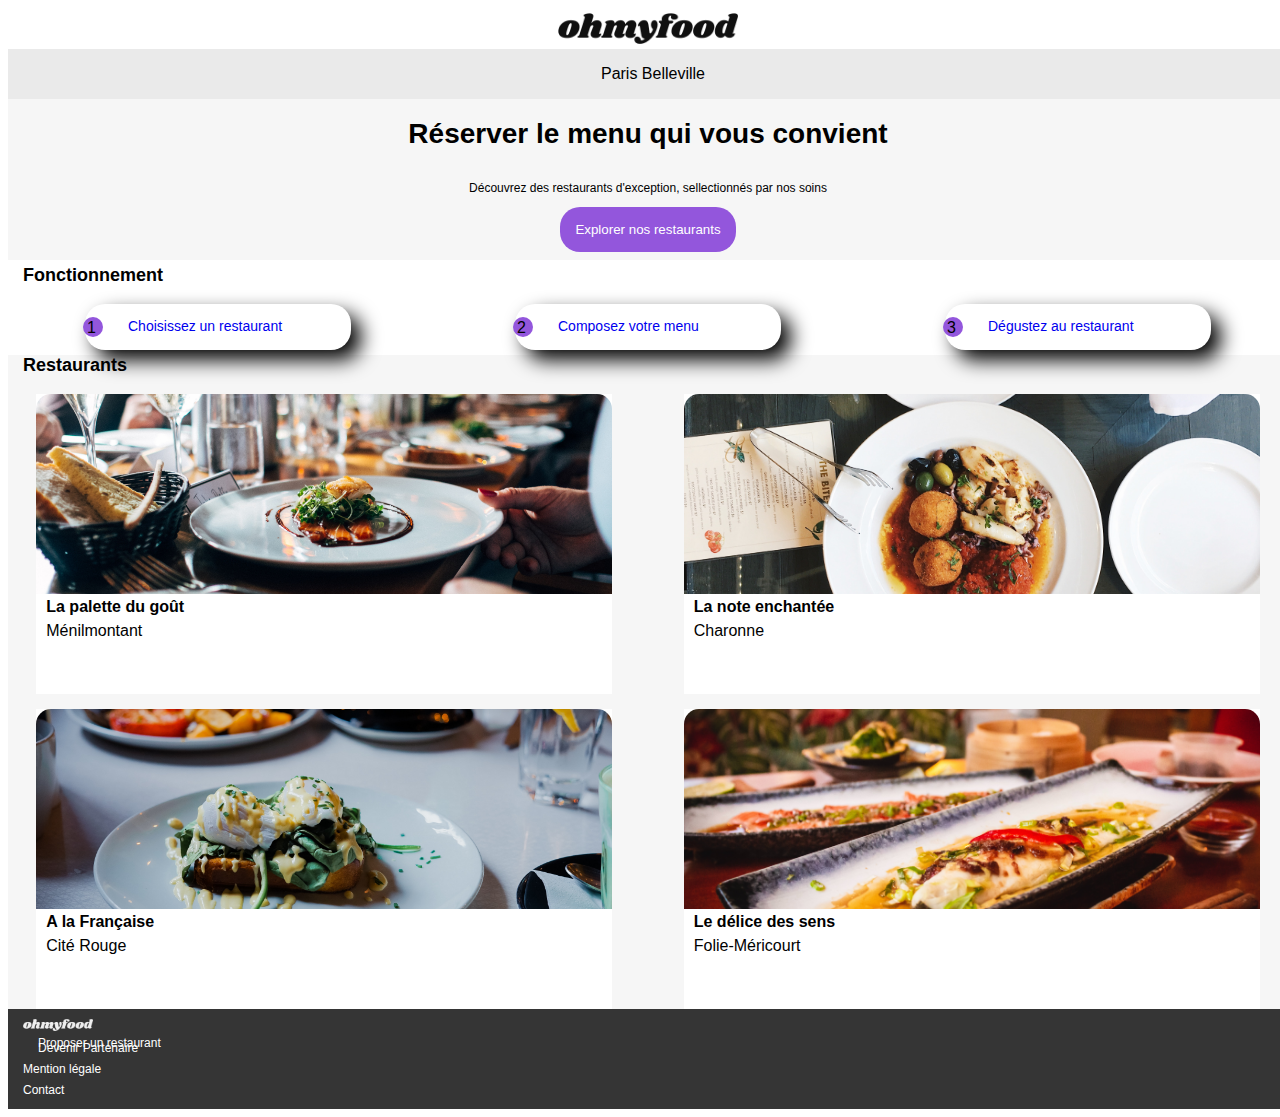
==== index.html @ 3c59fbd4 "projet2 EC" ====
<!DOCTYPE html>
<html lang="fr">

<head>
    <meta charset="UTF-8">
    <meta http-equiv="X-UA-Compatible" content="IE=edge">
    <meta name="viewport" content="width=device-width, initial-scale=1.0">
    <link rel="stylesheet" href="./css/style.css">
    <link rel="stylesheet" href="https://cdnjs.cloudflare.com/ajax/libs/font-awesome/6.4.0/css/all.min.css"
        integrity="sha512-iecdLmaskl7CVkqkXNQ/ZH/XLlvWZOJyj7Yy7tcenmpD1ypASozpmT/E0iPtmFIB46ZmdtAc9eNBvH0H/ZpiBw=="
        crossorigin="anonymous" referrerpolicy="no-referrer" />



    <title>Accueil</title>
</head>

<body>
    <header>
        <div class="header__logo">
        <img src="/images/logo/ohmyfood.png">
    </div>
        <div class="header__localisation">
            <i class="fa-solid fa-location-dot"></i>
            <P>Paris Belleville</P>
        </div>
        <div class="header__explorer">
        <H1>Réserver le menu qui vous convient</H1>
        <p>Découvrez des restaurants d'exception, sellectionnés par nos soins</p>
        <button>Explorer nos restaurants</button>
    </div>
    </header>
    <nav>
        <div class="choix">
            <h3>Fonctionnement</h3>
            <div class="choix__btn">
                <div class="fbtn">
                    <div class="fbtn__circle">
                        <P>1</P>
                    </div>
                    <i class="fa-solid fa-mobile-screen-button"></i>
                    <a href="index.html">Choisissez un restaurant</a>
                </div>

                <div class="fbtn">
                    <div class="fbtn__circle">
                        <P>2</P>
                    </div>
                    <i class="fa-solid fa-list"></i>
                    <a href="index.html">Composez votre menu</a>
                </div>

                <div class="fbtn">
                    <div class="fbtn__circle">
                        <P>3</P>
                    </div>

                    <i class="fa-sharp fa-solid fa-store"></i>
                    <a href="index.html">Dégustez au restaurant</a>
                </div>
            </div>
        </div>
    </nav>
    <main>
        

        <H3>Restaurants</H3>
        <div class="restaurants">
            <div class="card">
                <a href="la -palette-du-gout.html">
                    <img src="/images/restaurants/jay-wennington-N_Y88TWmGwA-unsplash.jpg">
                </a>
                <div class="card__content">
                    <div class="card__firstl">
                        <h4>La palette du goût</h4>
                        <div class="heart">
                            <div class="heart__purple">
                                <i class="fa-solid fa-heart"></i>
                            </div>

                            <div class="heart__light">
                                <i class="fa-regular fa-heart"></i>
                            </div>
                        </div>
                    </div>
                    <p>Ménilmontant</p>
                </div>


            </div>

            <div class="card">

                <a href="la-note-enchantee.html">
                    <img src="/images/restaurants/stil-u2Lp8tXIcjw-unsplash.jpg">
                </a>
                <div class="card__content">
                    <div class="card__firstl">
                        <h4>La note enchantée</h4>
                        <div class="heart">
                            <div class="heart__purple">
                                <i class="fa-solid fa-heart"></i>
                            </div>

                            <div class="heart__light">
                                <i class="fa-regular fa-heart"></i>
                            </div>
                        </div>
                    </div>
                    <p>Charonne</p>
                </div>
            </div>
            <div class="card">
                <a href="a-la-Francaise.html">
                    <img src="/images/restaurants/toa-heftiba-DQKerTsQwi0-unsplash.jpg">
                </a>
                <div class="card__content">
                    <div class="card__firstl">
                        <h4>A la Française</h4>
                        <div class="heart">
                            <div class="heart__purple">
                                <i class="fa-solid fa-heart"></i>
                            </div>

                            <div class="heart__light">
                                <i class="fa-regular fa-heart"></i>
                            </div>
                        </div>
                    </div>
                    <p>Cité Rouge</p>
                </div>
            </div>
            <div class="card">
                <a href="le-delice-des-sens.html">
                    <img src="/images/restaurants/louis-hansel-shotsoflouis-qNBGVyOCY8Q-unsplash.jpg">
                </a>

                <div class="card__content">
                    <div class="card__firstl">
                        <h4>Le délice des sens</h4>
                        <div class="heart">
                            <div class="heart__purple">
                                <i class="fa-solid fa-heart"></i>
                            </div>

                            <div class="heart__light">
                                <i class="fa-regular fa-heart"></i>
                            </div>
                        </div>
                    </div>
                    <p>Folie-Méricourt</p>
                </div>
            </div>
        </div>
    </main>
    <footer>
        <img src="/images/logo/ohmyfood.png">
        <div class="couverts">
            <i class="fa-solid fa-utensils"></i>
            <P>Proposer un restaurant</P>
        </div>
        <div class="couverts">
            <i class="fa-solid fa-handshake"></i>
            <P>Devenir Partenaire</P>
        </div>
        <P>Mention légale</P>
        
        <P><A HREF="mailto:emmanuel.caiola@free.fr">Contact</A></P>


    </footer>


</body>

</html>
---- css/style.css ----
@import url("https://fonts.googleapis.com/css2?family=Shrikhand&display=swap");
.loader {
  position: absolute;
  width: 1500px;
  animation: loader 7000ms;
  transform: scale(1);
}

@keyframes loader {
  0% {
    opacity: 1;
    transform: scale(1);
  }
  33% {
    opacity: 0.7;
    transform: scale(0.7);
  }
  66% {
    opacity: 0.4;
    transform: scale(0.3);
  }
  100% {
    opacity: 0;
    transform: scale(0);
    display: none;
  }
}
body {
  font-family: "Roboto", sans-serif;
  width: 100%;
}

h3 {
  font-size: 18px;
  margin-left: 15px;
  margin-top: 5px;
}

.header__logo {
  display: flex;
  flex-direction: row;
  align-items: center;
  justify-content: center;
}
.header__logo img {
  width: 180px;
  padding: 5px;
}

.header__localisation {
  width: 100%;
  background-color: #eaeaea;
  display: flex;
  flex-direction: row;
  align-items: center;
  justify-content: center;
}
.header__localisation i {
  margin-right: 10px;
}

.header__explorer {
  width: 100%;
  background-color: #f6f6f6;
  display: flex;
  flex-direction: column;
  align-items: center;
  justify-content: center;
  flex-wrap: wrap;
}
.header__explorer h1 {
  font-size: 16px;
}
@media (min-width: 767.98px) {
  .header__explorer h1 {
    font-size: 28px;
  }
}
.header__explorer p {
  font-size: 12px;
}

button {
  font-family: "Roboto", sans-serif;
  color: white;
  background-color: #9356DC;
  border-top-right-radius: 20px;
  border-bottom-right-radius: 20px;
  border-top-left-radius: 20px;
  border-bottom-left-radius: 20px;
  border: none;
  padding: 15px;
  margin-bottom: 8px;
}
button:hover {
  background-color: #cdb1ee;
  box-shadow: 3px 3px 1px black;
}

.choix__btn > div {
  width: 250px;
  box-shadow: 10px 10px 20px black;
  background-color: white;
}

.choix__btn {
  display: flex;
  flex-direction: column;
  align-items: center;
  gap: 10px;
}
@media (min-width: 767.98px) {
  .choix__btn {
    display: flex;
    flex-direction: row;
    justify-content: space-around;
  }
}

.fbtn {
  display: flex;
  flex-direction: row;
  align-items: flex-start;
  width: 250px;
  height: 30px;
  font-family: "Roboto", sans-serif;
  color: black;
  background-color: white;
  border-top-right-radius: 20px;
  border-bottom-right-radius: 20px;
  border-top-left-radius: 20px;
  border-bottom-left-radius: 20px;
  border: none;
  padding: 8px;
}
.fbtn__circle {
  background-color: #9356DC;
  align-items: center;
  justify-content: center;
  width: 20px;
  height: 20px;
  border-radius: 50%;
  margin-left: -10px;
  margin-top: 5px;
}
.fbtn__circle p {
  margin-top: 2px;
  margin-left: 4px;
}
.fbtn a {
  text-decoration: none;
  font-size: 14px;
  margin-top: 6px;
  margin-left: 15px;
}
.fbtn i {
  margin-top: 6px;
  margin-left: 10px;
}

main {
  background-color: #f6f6f6;
}

.restaurants {
  display: flex;
  flex-direction: column;
  align-items: center;
  justify-content: center;
  flex-wrap: wrap;
  gap: 15px;
}
@media (min-width: 767.98px) {
  .restaurants {
    display: flex;
    flex-direction: row;
    justify-content: space-around;
  }
}

.card {
  background-color: white;
  width: 90%;
}
@media (min-width: 767.98px) {
  .card {
    width: 45%;
    height: 300px;
  }
}

.card img {
  border-top-right-radius: 15px;
  border-top-left-radius: 15px;
  -o-object-fit: cover;
     object-fit: cover;
  width: 100%;
  height: 200px;
}

.cart__content {
  display: flex;
  flex-direction: column;
}

.card__content h4 {
  margin-top: 0px;
  margin-left: 10px;
}

.card__content p {
  margin-top: -15px;
  margin-left: 10px;
}

.card__firstl {
  display: flex;
  flex-direction: row;
  justify-content: space-between;
}

.heart {
  margin-top: 5px;
  margin-right: 20px;
}

.heart__purple {
  color: #9356DC;
  display: none;
}

.heart__light {
  color: black;
}

footer {
  font-family: "Roboto", sans-serif;
  background-color: #353535;
  color: white;
  display: flex;
  flex-direction: column;
  gap: -10px;
}
footer img {
  filter: invert(100%);
  margin-top: 10px;
  margin-left: 15px;
  width: 70px;
  margin-bottom: 26px;
}
footer p {
  color: white;
  margin-left: 15px;
  font-size: 12px;
  margin-top: -5px;
}
footer a {
  text-decoration: none;
  color: white;
}
footer .couverts {
  margin-left: 15px;
  flex-direction: row;
  align-items: center;
  justify-content: flex-start;
  margin-top: -6px;
}
footer .couverts p {
  margin-top: -15px;
}
footer i {
  font-size: 10px;
}

/******* page menu *****/
h3 {
  font-family: "Roboto", sans-serif;
}

.header__menu {
  width: 100%;
  display: flex;
  flex-direction: column;
}

.header__firstl {
  display: flex;
  flex-direction: row;
  align-items: center;
  /* justify-content: flex-start;*/
  justify-content: center;
  flex-wrap: wrap;
  margin-top: 5px;
  gap: 22%;
  margin-left: -20%;
}
.header__firstl img {
  /* margin-left: 25%;*/
  width: 180px;
}

.header__image {
  width: 100%;
}
.header__image img {
  width: 100%;
  -o-object-fit: cover;
     object-fit: cover;
}

.mainRestaurant {
  border-radius: 40px;
  background-color: #f6f6f6;
  background-color: #9356DC;
}

.nomRestaurant {
  display: flex;
  flex-direction: row;
  justify-content: space-between;
  align-items: center;
}
.nomRestaurant h1 {
  font-family: "Shrikhand", cursive;
  margin-left: 20px;
}
.nomRestaurant i {
  margin-right: 30px;
}

.main__menu {
  background-color: #f6f6f6;
  border-top-left-radius: 50px;
  border-top-right-radius: 20px;
}

.traitVert {
  margin-top: -17px;
  margin-bottom: 20px;
  margin-left: 16px;
  width: 40px;
  height: 3px;
  background-color: #99E2D0;
}

section {
  font-family: "Roboto", sans-serif;
  display: flex;
  flex-direction: column;
  align-items: center;
  margin-left: 10px;
  margin-top: -10px;
  margin-bottom: 25px;
  gap: 10px;
}
section .menu {
  background-color: white;
  width: 98%;
  height: 60px;
  border-radius: 15px;
  display: flex;
  flex-direction: column;
  font-weight: 700;
  font-size: 14px;
}
section .menu p {
  margin-left: 12px;
  margin-right: 14px;
  margin-bottom: 5px;
}
section .menu__secondel {
  font-weight: 300;
  font-size: 12px;
  margin-top: -10px;
  display: flex;
  flex-direction: row;
  justify-content: space-between;
}
section .menu__secondel P:nth-child(2n) {
  font-size: 14px;
  font-weight: 400;
}

.btn {
  display: flex;
  flex-direction: row;
  align-items: center;
  justify-content: center;
  margin-bottom: 10px;
}

.btn__long {
  padding-left: 60px;
  padding-right: 60px;
}/*# sourceMappingURL=style.css.map */
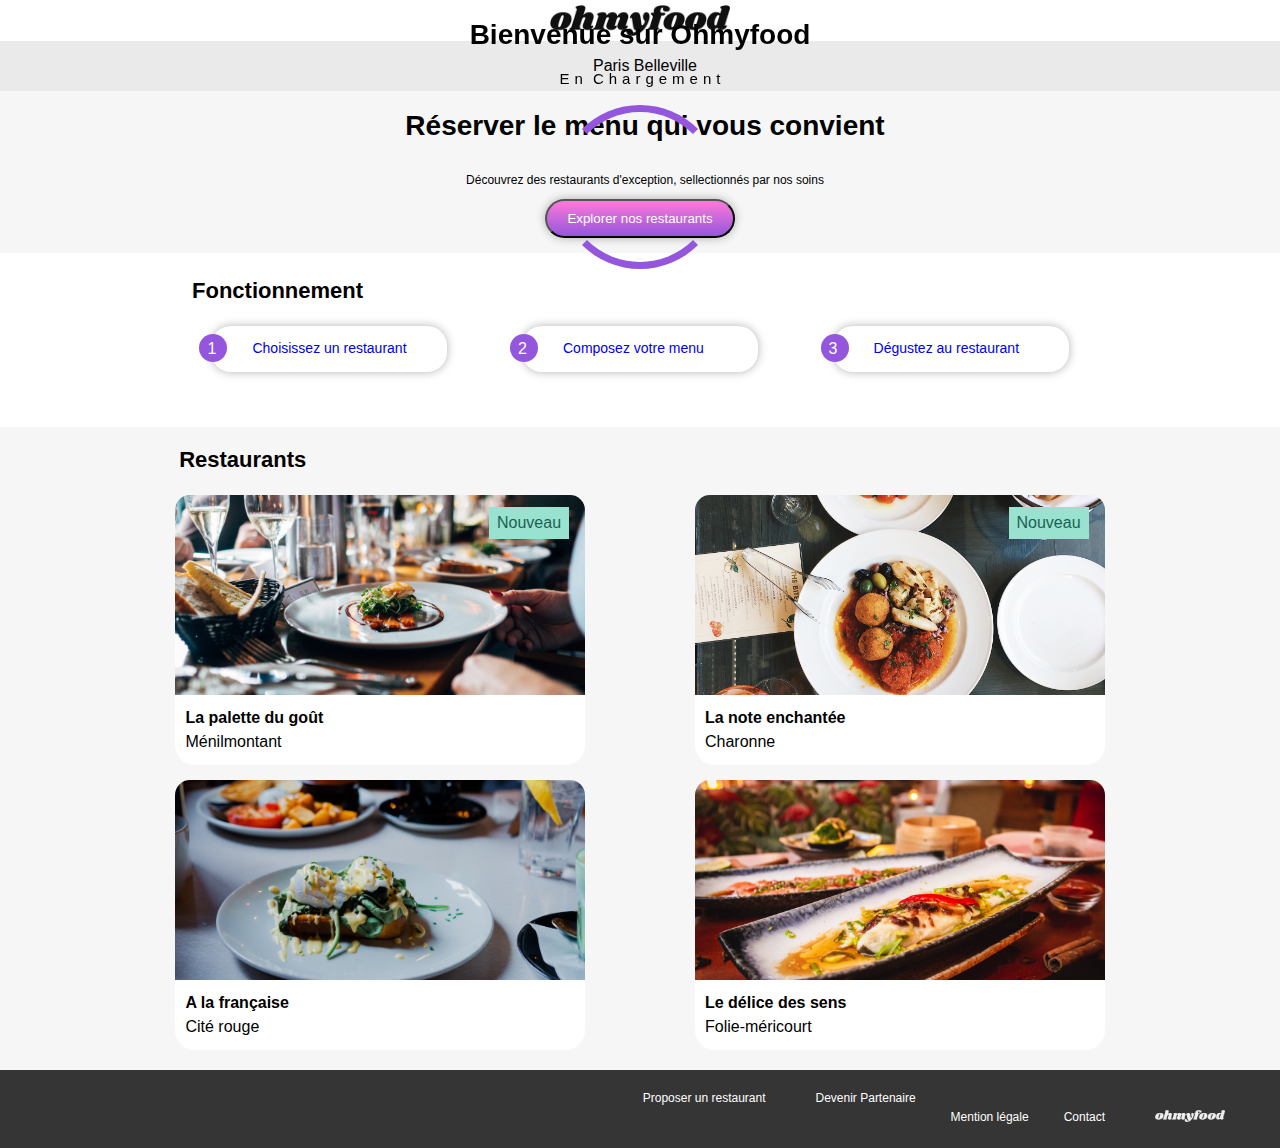
==== commit 5d2f2b16: "first commit" ====
--- a/index.html
+++ b/index.html
@@ -16,19 +16,48 @@
 </head>
 
 <body>
+
+    <div class="loader">
+        <h1>Bienvenue sur Ohmyfood</h1>
+
+
+        <div class="enchargement">
+            <span>E</span>
+            <span>n</span>
+            <span> </span>
+            <span>C</span>
+            <span>h</span>
+            <span>a</span>
+            <span>r</span>
+            <span>g</span>
+            <span>e</span>
+            <span>m</span>
+            <span>e</span>
+            <span>n</span>
+            <span>t</span>
+
+        </div>
+        <div class="loader-container">
+            <div class="loader-spinner"></div>
+        </div>
+    </div>
+
+
+
+
     <header>
         <div class="header__logo">
-        <img src="/images/logo/ohmyfood.png">
-    </div>
+            <img src="/images/logo/ohmyfood.png" alt="Logo Ohmyfood">
+        </div>
         <div class="header__localisation">
             <i class="fa-solid fa-location-dot"></i>
             <P>Paris Belleville</P>
         </div>
         <div class="header__explorer">
-        <H1>Réserver le menu qui vous convient</H1>
-        <p>Découvrez des restaurants d'exception, sellectionnés par nos soins</p>
-        <button>Explorer nos restaurants</button>
-    </div>
+            <H1>Réserver le menu qui vous convient</H1>
+            <p>Découvrez des restaurants d'exception, sellectionnés par nos soins</p>
+            <button>Explorer nos restaurants</button>
+        </div>
     </header>
     <nav>
         <div class="choix">
@@ -62,99 +91,86 @@
         </div>
     </nav>
     <main>
-        
+
 
         <H3>Restaurants</H3>
         <div class="restaurants">
             <div class="card">
-                <a href="la -palette-du-gout.html">
-                    <img src="/images/restaurants/jay-wennington-N_Y88TWmGwA-unsplash.jpg">
+                <a href="la-palette-du-gout.html">
+                    <img src="/images/restaurants/jay-wennington-N_Y88TWmGwA-unsplash.jpg" alt="la-palette-du-gout">
+                    <div class="nouveau"></div>
                 </a>
+              
                 <div class="card__content">
                     <div class="card__firstl">
                         <h4>La palette du goût</h4>
-                        <div class="heart">
-                            <div class="heart__purple">
-                                <i class="fa-solid fa-heart"></i>
-                            </div>
+                        <p>Ménilmontant</p>
 
-                            <div class="heart__light">
-                                <i class="fa-regular fa-heart"></i>
-                            </div>
-                        </div>
                     </div>
-                    <p>Ménilmontant</p>
+                    <div class="heart">
+                        <i class="fa-solid fa-heart"></i>
+                        <i class="fa-regular fa-heart"></i>
+                    </div>
                 </div>
-
 
             </div>
 
             <div class="card">
-
+                
                 <a href="la-note-enchantee.html">
-                    <img src="/images/restaurants/stil-u2Lp8tXIcjw-unsplash.jpg">
+                    <img src="/images/restaurants/stil-u2Lp8tXIcjw-unsplash.jpg" alt="la-note-enchantee">
+                    <div class="nouveau"></div>
                 </a>
                 <div class="card__content">
                     <div class="card__firstl">
                         <h4>La note enchantée</h4>
-                        <div class="heart">
-                            <div class="heart__purple">
-                                <i class="fa-solid fa-heart"></i>
-                            </div>
+                        <p>Charonne</p>
 
-                            <div class="heart__light">
-                                <i class="fa-regular fa-heart"></i>
-                            </div>
-                        </div>
                     </div>
-                    <p>Charonne</p>
+                    <div class="heart">
+                        <i class="fa-solid fa-heart"></i>
+                        <i class="fa-regular fa-heart"></i>
+                    </div>
                 </div>
             </div>
             <div class="card">
                 <a href="a-la-Francaise.html">
-                    <img src="/images/restaurants/toa-heftiba-DQKerTsQwi0-unsplash.jpg">
+                    <img src="/images/restaurants/toa-heftiba-DQKerTsQwi0-unsplash.jpg" alt="a-la-Francaise">
                 </a>
                 <div class="card__content">
                     <div class="card__firstl">
-                        <h4>A la Française</h4>
-                        <div class="heart">
-                            <div class="heart__purple">
-                                <i class="fa-solid fa-heart"></i>
-                            </div>
+                        <h4>A la française</h4>
+                        <p>Cité rouge</p>
 
-                            <div class="heart__light">
-                                <i class="fa-regular fa-heart"></i>
-                            </div>
-                        </div>
                     </div>
-                    <p>Cité Rouge</p>
+                    <div class="heart">
+                        <i class="fa-solid fa-heart"></i>
+                        <i class="fa-regular fa-heart"></i>
+                    </div>
                 </div>
             </div>
             <div class="card">
                 <a href="le-delice-des-sens.html">
-                    <img src="/images/restaurants/louis-hansel-shotsoflouis-qNBGVyOCY8Q-unsplash.jpg">
+                    <img src="/images/restaurants/louis-hansel-shotsoflouis-qNBGVyOCY8Q-unsplash.jpg"
+                        alt="le-delice-des-sens">
                 </a>
 
                 <div class="card__content">
                     <div class="card__firstl">
                         <h4>Le délice des sens</h4>
-                        <div class="heart">
-                            <div class="heart__purple">
-                                <i class="fa-solid fa-heart"></i>
-                            </div>
+                        <p>Folie-méricourt</p>
 
-                            <div class="heart__light">
-                                <i class="fa-regular fa-heart"></i>
-                            </div>
-                        </div>
                     </div>
-                    <p>Folie-Méricourt</p>
+                    <div class="heart">
+                        <i class="fa-solid fa-heart"></i>
+                        <i class="fa-regular fa-heart"></i>
+                    </div>
                 </div>
             </div>
         </div>
     </main>
     <footer>
-        <img src="/images/logo/ohmyfood.png">
+        <img src="/images/logo/ohmyfood.png" class="logo1" alt="logo Ohmyfood">
         <div class="couverts">
             <i class="fa-solid fa-utensils"></i>
             <P>Proposer un restaurant</P>
@@ -164,9 +180,9 @@
             <P>Devenir Partenaire</P>
         </div>
         <P>Mention légale</P>
-        
+
         <P><A HREF="mailto:emmanuel.caiola@free.fr">Contact</A></P>
-
+        <img src="/images/logo/ohmyfood.png" class="logo2" alt="logo Ohmyfood">
 
     </footer>
 
--- a/css/style.css
+++ b/css/style.css
@@ -1,9 +1,19 @@
 @import url("https://fonts.googleapis.com/css2?family=Shrikhand&display=swap");
 .loader {
-  position: absolute;
-  width: 1500px;
-  animation: loader 7000ms;
+  background-image: url("../IMG_3879.jpg");
+  background-size: cover;
+  display: flex;
+  flex-direction: column;
+  align-items: center;
+  position: fixed;
+  z-index: 5;
+  width: 100%;
+  height: 100vh;
+  animation: loader 3000ms;
+  animation-fill-mode: forwards;
+  opacity: 1;
   transform: scale(1);
+  transform-origin: top;
 }
 
 @keyframes loader {
@@ -11,31 +21,74 @@
     opacity: 1;
     transform: scale(1);
   }
-  33% {
-    opacity: 0.7;
-    transform: scale(0.7);
-  }
-  66% {
-    opacity: 0.4;
-    transform: scale(0.3);
+  80% {
+    opacity: 1;
+    transform: scale(1);
   }
   100% {
     opacity: 0;
     transform: scale(0);
-    display: none;
-  }
-}
+  }
+}
+h1 {
+  font-size: 40px;
+}
+
+.enchargement {
+  font-size: 15px;
+  color: black;
+  display: flex;
+  flex-direction: row;
+  align-items: center;
+  gap: 5px;
+}
+
+.loader-container {
+  width: 200px;
+  height: 200px;
+  display: flex;
+  justify-content: center;
+  align-items: center;
+}
+
+.loader-spinner {
+  display: block;
+  position: relative;
+  width: 150px;
+  height: 150px;
+  border-radius: 50%;
+  border: 7px solid transparent;
+  border-top-color: #9356DC;
+  border-bottom-color: #9356DC;
+  animation: spin 3s linear infinite;
+  background: transparent;
+}
+
+@keyframes spin {
+  0% {
+    transform: rotate(0deg);
+  }
+  100% {
+    transform: rotate(360deg);
+  }
+}
+/***** parametre general *****/
+/***** parametre general *****/
+/***** parametre general *****/
 body {
   font-family: "Roboto", sans-serif;
   width: 100%;
+  margin: auto;
 }
 
 h3 {
+  font-family: "Roboto", sans-serif;
   font-size: 18px;
-  margin-left: 15px;
+  margin-left: 8%;
   margin-top: 5px;
 }
 
+/***********HEADER*************/
 .header__logo {
   display: flex;
   flex-direction: row;
@@ -70,6 +123,7 @@
 }
 .header__explorer h1 {
   font-size: 16px;
+  padding-left: 10px;
 }
 @media (min-width: 767.98px) {
   .header__explorer h1 {
@@ -78,30 +132,38 @@
 }
 .header__explorer p {
   font-size: 12px;
+  padding-left: 10px;
 }
 
 button {
-  font-family: "Roboto", sans-serif;
+  opacity: 1;
+  background: linear-gradient(180deg, rgb(255, 121, 218) 0%, rgb(147, 86, 220) 100%);
   color: white;
-  background-color: #9356DC;
-  border-top-right-radius: 20px;
-  border-bottom-right-radius: 20px;
-  border-top-left-radius: 20px;
-  border-bottom-left-radius: 20px;
-  border: none;
-  padding: 15px;
-  margin-bottom: 8px;
+  padding: 10px 20px;
+  border-radius: 200px;
+  box-shadow: 0px 0px 10px 0px rgba(0, 0, 0, 0.3);
+  margin-bottom: 15px;
 }
 button:hover {
-  background-color: #cdb1ee;
-  box-shadow: 3px 3px 1px black;
+  box-shadow: 0px 0px 10px 0px rgba(0, 0, 0, 0.6);
+  opacity: 0.8;
+  transition: 0.4s;
+}
+
+.choix {
+  padding-bottom: 10px;
 }
 
 .choix__btn > div {
   width: 250px;
-  box-shadow: 10px 10px 20px black;
+  box-shadow: 0px 0px 10px 0px rgba(0, 0, 0, 0.3);
   background-color: white;
 }
+@media (width < 300px) {
+  .choix__btn > div {
+    width: 180px;
+  }
+}
 
 .choix__btn {
   display: flex;
@@ -109,19 +171,12 @@
   align-items: center;
   gap: 10px;
 }
-@media (min-width: 767.98px) {
-  .choix__btn {
-    display: flex;
-    flex-direction: row;
-    justify-content: space-around;
-  }
-}
 
 .fbtn {
   display: flex;
   flex-direction: row;
   align-items: flex-start;
-  width: 250px;
+  width: 240px;
   height: 30px;
   font-family: "Roboto", sans-serif;
   color: black;
@@ -134,14 +189,16 @@
   padding: 8px;
 }
 .fbtn__circle {
+  color: white;
   background-color: #9356DC;
   align-items: center;
   justify-content: center;
   width: 20px;
   height: 20px;
   border-radius: 50%;
-  margin-left: -10px;
-  margin-top: 5px;
+  margin-left: -20px;
+  margin-top: 0px;
+  padding: 4px;
 }
 .fbtn__circle p {
   margin-top: 2px;
@@ -157,9 +214,16 @@
   margin-top: 6px;
   margin-left: 10px;
 }
-
+@media (width < 300px) {
+  .fbtn a {
+    font-size: 11px;
+  }
+}
+
+/********* MAIN ***********/
 main {
   background-color: #f6f6f6;
+  padding-bottom: 10px;
 }
 
 .restaurants {
@@ -169,24 +233,13 @@
   justify-content: center;
   flex-wrap: wrap;
   gap: 15px;
-}
-@media (min-width: 767.98px) {
-  .restaurants {
-    display: flex;
-    flex-direction: row;
-    justify-content: space-around;
-  }
 }
 
 .card {
   background-color: white;
   width: 90%;
-}
-@media (min-width: 767.98px) {
-  .card {
-    width: 45%;
-    height: 300px;
-  }
+  border-radius: 20px;
+  height: 270px;
 }
 
 .card img {
@@ -198,6 +251,23 @@
   height: 200px;
 }
 
+.nouveau {
+  position: relative;
+}
+
+.nouveau::before {
+  content: "Nouveau";
+  position: absolute;
+  height: 2rem;
+  width: 5rem;
+  background-color: #99E2D0;
+  color: #1b6150;
+  display: grid;
+  place-items: center;
+  right: 1rem;
+  top: -12rem;
+}
+
 .cart__content {
   display: flex;
   flex-direction: column;
@@ -211,26 +281,50 @@
 .card__content p {
   margin-top: -15px;
   margin-left: 10px;
+  width: 100%;
+  height: auto;
 }
 
 .card__firstl {
+  width: 100%;
+  height: 100px;
   display: flex;
   flex-direction: row;
   justify-content: space-between;
 }
 
+.card__content {
+  display: flex;
+  flex-direction: row;
+  justify-content: start;
+}
+
 .heart {
-  margin-top: 5px;
-  margin-right: 20px;
-}
-
-.heart__purple {
-  color: #9356DC;
-  display: none;
-}
-
-.heart__light {
-  color: black;
+  position: relative;
+  margin-left: 20px;
+  width: 15%;
+}
+.heart i {
+  font-size: 18px;
+}
+.heart .fa-solid {
+  content: "";
+  position: absolute;
+  color: transparent;
+  background-image: linear-gradient(180deg, rgb(255, 121, 218) 0%, rgb(147, 86, 220) 100%);
+  -webkit-background-clip: text;
+          background-clip: text;
+  opacity: 0;
+}
+.heart .fa-solid:hover {
+  opacity: 1;
+}
+
+.card__firstl {
+  width: 80%;
+  display: flex;
+  flex-direction: column;
+  justify-content: start;
 }
 
 footer {
@@ -240,6 +334,12 @@
   display: flex;
   flex-direction: column;
   gap: -10px;
+}
+footer .logo1 {
+  display: block;
+}
+footer .logo2 {
+  display: none;
 }
 footer img {
   filter: invert(100%);
@@ -273,10 +373,6 @@
 }
 
 /******* page menu *****/
-h3 {
-  font-family: "Roboto", sans-serif;
-}
-
 .header__menu {
   width: 100%;
   display: flex;
@@ -287,7 +383,6 @@
   display: flex;
   flex-direction: row;
   align-items: center;
-  /* justify-content: flex-start;*/
   justify-content: center;
   flex-wrap: wrap;
   margin-top: 5px;
@@ -295,7 +390,6 @@
   margin-left: -20%;
 }
 .header__firstl img {
-  /* margin-left: 25%;*/
   width: 180px;
 }
 
@@ -392,4 +486,204 @@
 .btn__long {
   padding-left: 60px;
   padding-right: 60px;
+}
+
+/*******appareil compris entre 732px <= width <= 1024px *********/
+/*******appareil compris entre 732px <= width <= 1024px *********/
+/*******appareil compris entre 732px <= width <= 1024px *********/
+@media (732px <= width <= 1024px) {
+  h1 {
+    font-size: 28px;
+  }
+  .choix h3 {
+    margin-left: 6%;
+    font-size: 22px;
+  }
+  .choix__btn > div {
+    width: 200px;
+  }
+  .choix__btn {
+    margin-left: 1%;
+    margin-right: 1%;
+  }
+  h3 {
+    font-family: "Roboto", sans-serif;
+    font-size: 22px;
+    margin-left: 14%;
+    padding-top: 20px;
+  }
+  main {
+    padding-bottom: 20px;
+  }
+  .restaurants {
+    display: flex;
+    flex-direction: row;
+    justify-content: space-around;
+    margin-left: 10%;
+    margin-right: 10%;
+  }
+  .card {
+    max-width: 40%;
+    height: 270px;
+  }
+  .choix__btn {
+    display: flex;
+    flex-direction: row;
+    justify-content: space-around;
+    margin-bottom: 40px;
+  }
+}
+.card__content {
+  margin-top: 10px;
+  display: flex;
+  flex-direction: row;
+  justify-content: start;
+}
+
+.heart {
+  margin-left: 20px;
+  width: 15%;
+}
+.heart i {
+  font-size: 2rem;
+}
+.heart .fa-solid {
+  position: absolute;
+  color: transparent;
+  background-image: linear-gradient(180deg, rgb(255, 121, 218) 0%, rgb(147, 86, 220) 100%);
+  -webkit-background-clip: text;
+          background-clip: text;
+  opacity: 0;
+}
+.heart .fa-solid:hover {
+  opacity: 1;
+}
+
+.card__firstl {
+  width: 80%;
+  display: flex;
+  flex-direction: column;
+  justify-content: start;
+}
+
+/*******appareil compris au dessus1024px *********/
+/*******appareil compris au dessus1024px *********/
+/*******appareil compris au dessus1024px *********/
+@media (min-width: 1024px) {
+  h1 {
+    font-size: 28px;
+  }
+  .choix h3 {
+    margin-left: 15%;
+    font-size: 22px;
+  }
+  .choix__btn > div {
+    width: 220px;
+  }
+  .choix__btn {
+    margin-left: 14%;
+    margin-right: 14%;
+  }
+  h3 {
+    font-family: "Roboto", sans-serif;
+    font-size: 22px;
+    margin-left: 14%;
+    padding-top: 20px;
+  }
+  main {
+    padding-bottom: 20px;
+  }
+  .restaurants {
+    display: flex;
+    flex-direction: row;
+    justify-content: space-around;
+    margin-left: 10%;
+    margin-right: 10%;
+  }
+  .card {
+    max-width: 40%;
+    height: 270px;
+  }
+  .choix__btn {
+    display: flex;
+    flex-direction: row;
+    justify-content: space-around;
+    margin-bottom: 40px;
+  }
+  .card__content {
+    margin-top: 10px;
+    display: flex;
+    flex-direction: row;
+  }
+  .heart {
+    width: 10%;
+  }
+  .heart i {
+    font-size: 18px;
+  }
+  .heart .fa-solid {
+    position: absolute;
+    color: transparent;
+    background-image: linear-gradient(180deg, rgb(255, 121, 218) 0%, rgb(147, 86, 220) 100%);
+    -webkit-background-clip: text;
+            background-clip: text;
+    opacity: 0;
+  }
+  .heart .fa-solid:hover {
+    opacity: 1;
+  }
+  .card__firstl {
+    width: 90%;
+    display: flex;
+    flex-direction: column;
+    justify-content: start;
+  }
+  footer {
+    font-family: "Roboto", sans-serif;
+    background-color: #353535;
+    color: white;
+    display: flex;
+    flex-direction: row;
+    justify-content: flex-end;
+    gap: -10px;
+  }
+  footer .logo1 {
+    display: none;
+  }
+  footer .logo2 {
+    display: block;
+  }
+  footer img {
+    filter: invert(100%);
+    margin-top: 40px;
+    margin-right: 55px;
+    margin-left: 50px;
+    width: 70px;
+    margin-bottom: 26px;
+  }
+  footer p {
+    color: white;
+    margin-left: 35px;
+    font-size: 12px;
+    margin-top: 40px;
+  }
+  footer a {
+    text-decoration: none;
+    color: white;
+  }
+  footer .couverts {
+    margin-left: 15px;
+    flex-direction: row;
+    align-items: center;
+    justify-content: flex-start;
+    margin-top: 18px;
+  }
+  footer .couverts p {
+    margin-top: -15px;
+  }
+  footer i {
+    margin-left: 15px;
+    margin-top: 25px;
+    font-size: 10px;
+  }
 }/*# sourceMappingURL=style.css.map */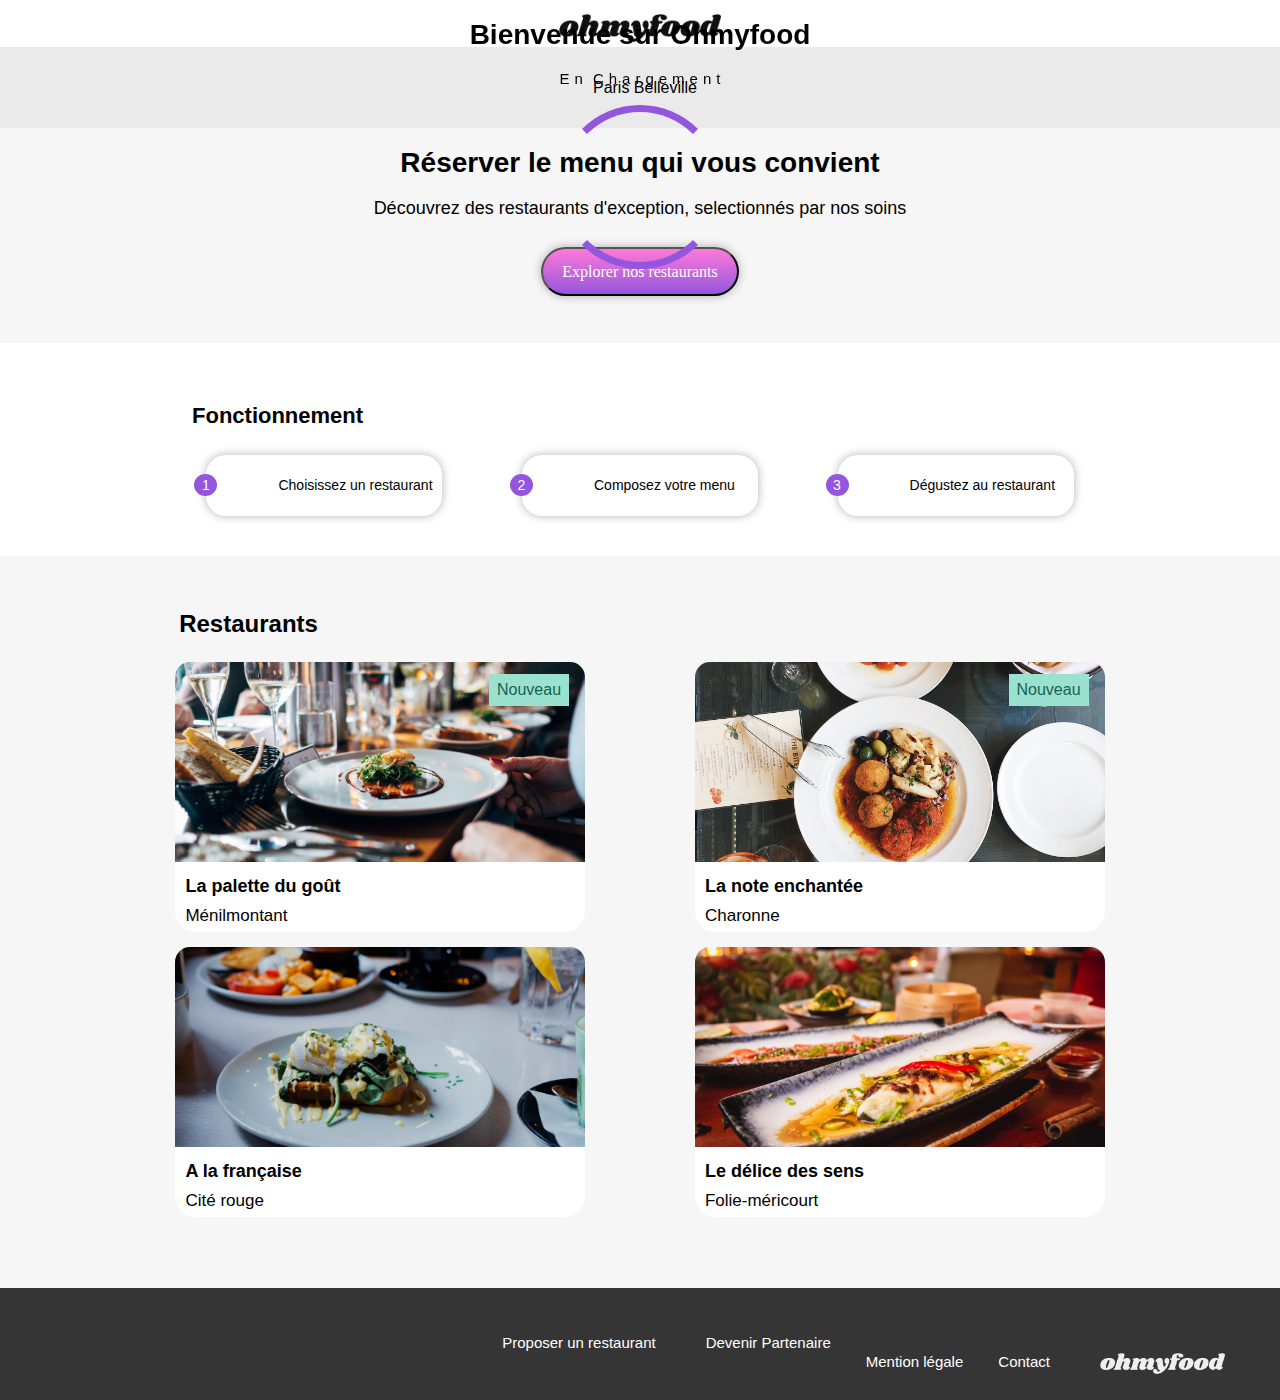
==== commit 5a8ced02: "ohmyfood" ====
--- a/index.html
+++ b/index.html
@@ -50,12 +50,14 @@
             <img src="/images/logo/ohmyfood.png" alt="Logo Ohmyfood">
         </div>
         <div class="header__localisation">
+            <div class="header__localisation--dispo">
             <i class="fa-solid fa-location-dot"></i>
             <P>Paris Belleville</P>
+            </div>
         </div>
         <div class="header__explorer">
             <H1>Réserver le menu qui vous convient</H1>
-            <p>Découvrez des restaurants d'exception, sellectionnés par nos soins</p>
+            <p>Découvrez des restaurants d'exception, selectionnés par nos soins</p>
             <button>Explorer nos restaurants</button>
         </div>
     </header>
@@ -91,9 +93,7 @@
         </div>
     </nav>
     <main>
-
-
-        <H3>Restaurants</H3>
+        <h3 class="main__titre">Restaurants</h3>
         <div class="restaurants">
             <div class="card">
                 <a href="la-palette-du-gout.html">
--- a/css/style.css
+++ b/css/style.css
@@ -89,6 +89,10 @@
 }
 
 /***********HEADER*************/
+header {
+  width: 100%;
+}
+
 .header__logo {
   display: flex;
   flex-direction: row;
@@ -96,8 +100,9 @@
   justify-content: center;
 }
 .header__logo img {
-  width: 180px;
-  padding: 5px;
+  width: 162px;
+  margin-top: 14px;
+  margin-bottom: 5px;
 }
 
 .header__localisation {
@@ -108,9 +113,22 @@
   align-items: center;
   justify-content: center;
 }
-.header__localisation i {
+.header__localisation--dispo {
+  display: flex;
+  flex-direction: row;
+  width: 100%;
+  align-items: center;
+  justify-content: center;
+  margin-top: 15.5px;
+  margin-bottom: 15.5px;
+}
+.header__localisation--dispo i {
   margin-right: 10px;
 }
+.header__localisation--dispo p {
+  font-size: 16px;
+  font-weight: 500;
+}
 
 .header__explorer {
   width: 100%;
@@ -122,8 +140,10 @@
   flex-wrap: wrap;
 }
 .header__explorer h1 {
-  font-size: 16px;
-  padding-left: 10px;
+  width: 75%;
+  flex-wrap: wrap;
+  font-size: 24px;
+  text-align: center;
 }
 @media (min-width: 767.98px) {
   .header__explorer h1 {
@@ -131,18 +151,30 @@
   }
 }
 .header__explorer p {
-  font-size: 12px;
-  padding-left: 10px;
+  width: 90%;
+  font-size: 18px;
+  font-weight: 300;
+  text-align: center;
+  margin: 0px;
 }
 
 button {
   opacity: 1;
+  font-style: normal;
+  font-family: "Roboto";
   background: linear-gradient(180deg, rgb(255, 121, 218) 0%, rgb(147, 86, 220) 100%);
   color: white;
-  padding: 10px 20px;
+  font-weight: 500;
+  font-size: 16px;
+  line-height: 19px;
+  padding: 13px 18.75px;
   border-radius: 200px;
   box-shadow: 0px 0px 10px 0px rgba(0, 0, 0, 0.3);
-  margin-bottom: 15px;
+  display: flex;
+  align-items: center;
+  text-align: center;
+  margin-top: 28px;
+  margin-bottom: 47px;
 }
 button:hover {
   box-shadow: 0px 0px 10px 0px rgba(0, 0, 0, 0.6);
@@ -151,11 +183,27 @@
 }
 
 .choix {
-  padding-bottom: 10px;
+  margin-bottom: 67px;
+  margin: auto;
+}
+.choix h3 {
+  width: 275px;
+  height: 31px;
+  padding-top: 54px;
+  font-weight: 700;
+  font-size: 24px;
+  line-height: 28px;
+}
+
+.choix__btn {
+  display: flex;
+  flex-direction: column;
+  align-items: center;
+  gap: 25px;
 }
 
 .choix__btn > div {
-  width: 250px;
+  align-items: center;
   box-shadow: 0px 0px 10px 0px rgba(0, 0, 0, 0.3);
   background-color: white;
 }
@@ -165,54 +213,51 @@
   }
 }
 
-.choix__btn {
-  display: flex;
-  flex-direction: column;
-  align-items: center;
-  gap: 10px;
-}
-
 .fbtn {
   display: flex;
   flex-direction: row;
   align-items: flex-start;
-  width: 240px;
-  height: 30px;
+  width: 90%;
+  height: 45px;
   font-family: "Roboto", sans-serif;
   color: black;
-  background-color: white;
-  border-top-right-radius: 20px;
-  border-bottom-right-radius: 20px;
-  border-top-left-radius: 20px;
-  border-bottom-left-radius: 20px;
+  background: #F7F7F7;
+  box-shadow: 0px 4px 15px rgba(0, 0, 0, 0.15);
+  border-radius: 20px;
   border: none;
   padding: 8px;
 }
 .fbtn__circle {
+  display: flex;
   color: white;
   background-color: #9356DC;
   align-items: center;
   justify-content: center;
-  width: 20px;
-  height: 20px;
+  width: 15px;
+  height: 14px;
   border-radius: 50%;
   margin-left: -20px;
   margin-top: 0px;
   padding: 4px;
 }
 .fbtn__circle p {
-  margin-top: 2px;
-  margin-left: 4px;
+  color: white;
+  font-size: 14px;
+  font-weight: 500;
+  text-align: center;
 }
 .fbtn a {
+  color: black;
   text-decoration: none;
   font-size: 14px;
-  margin-top: 6px;
-  margin-left: 15px;
+  margin-left: 27px;
 }
 .fbtn i {
-  margin-top: 6px;
-  margin-left: 10px;
+  color: #7E7E7E;
+  margin-left: 34px;
+}
+.fbtn .fa-sharp {
+  color: #9356DC;
 }
 @media (width < 300px) {
   .fbtn a {
@@ -222,10 +267,18 @@
 
 /********* MAIN ***********/
 main {
+  width: 100%;
   background-color: #f6f6f6;
   padding-bottom: 10px;
 }
 
+.main__titre {
+  font-weight: 700;
+  font-size: 24px;
+  line-height: 28px;
+  padding-top: 54px;
+}
+
 .restaurants {
   display: flex;
   flex-direction: column;
@@ -233,6 +286,7 @@
   justify-content: center;
   flex-wrap: wrap;
   gap: 15px;
+  margin-bottom: 51px;
 }
 
 .card {
@@ -276,9 +330,13 @@
 .card__content h4 {
   margin-top: 0px;
   margin-left: 10px;
+  font-size: 18px;
+  font-weight: 700;
 }
 
 .card__content p {
+  font-size: 17px;
+  font-weight: 300;
   margin-top: -15px;
   margin-left: 10px;
   width: 100%;
@@ -303,9 +361,10 @@
   position: relative;
   margin-left: 20px;
   width: 15%;
+  box-shadow: none;
 }
 .heart i {
-  font-size: 18px;
+  font-size: 16px;
 }
 .heart .fa-solid {
   content: "";
@@ -333,7 +392,6 @@
   color: white;
   display: flex;
   flex-direction: column;
-  gap: -10px;
 }
 footer .logo1 {
   display: block;
@@ -343,9 +401,9 @@
 }
 footer img {
   filter: invert(100%);
-  margin-top: 10px;
+  margin-top: 22px;
   margin-left: 15px;
-  width: 70px;
+  width: 85px;
   margin-bottom: 26px;
 }
 footer p {
@@ -545,7 +603,7 @@
   width: 15%;
 }
 .heart i {
-  font-size: 2rem;
+  font-size: 18px;
 }
 .heart .fa-solid {
   position: absolute;
@@ -637,15 +695,19 @@
     display: flex;
     flex-direction: column;
     justify-content: start;
+    font-size: 18px;
+    font-weight: 700;
   }
   footer {
     font-family: "Roboto", sans-serif;
+    font-size: 16px;
+    font-weight: 500;
     background-color: #353535;
     color: white;
     display: flex;
     flex-direction: row;
     justify-content: flex-end;
-    gap: -10px;
+    padding-top: 25px;
   }
   footer .logo1 {
     display: none;
@@ -658,13 +720,14 @@
     margin-top: 40px;
     margin-right: 55px;
     margin-left: 50px;
-    width: 70px;
+    width: 125px;
     margin-bottom: 26px;
+    order: 4;
   }
   footer p {
     color: white;
     margin-left: 35px;
-    font-size: 12px;
+    font-size: 15px;
     margin-top: 40px;
   }
   footer a {
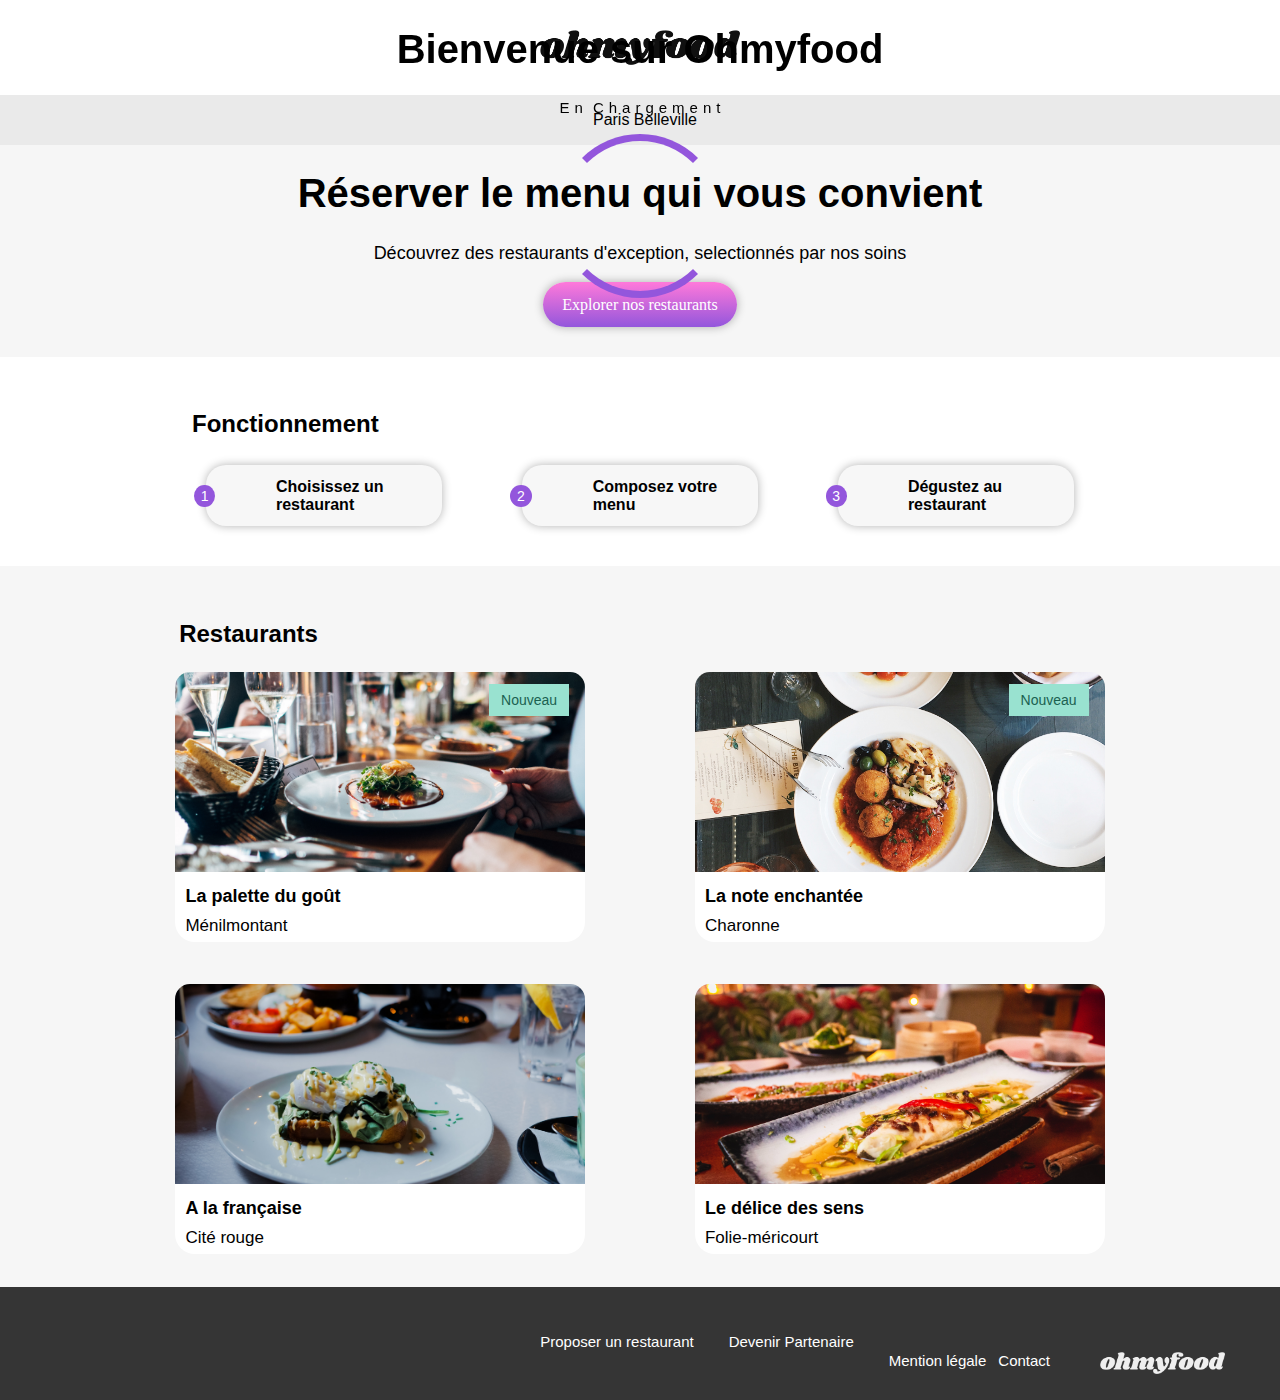
==== commit b279c457: "last version 090523" ====
--- a/index.html
+++ b/index.html
@@ -56,7 +56,7 @@
             </div>
         </div>
         <div class="header__explorer">
-            <H1>Réserver le menu qui vous convient</H1>
+            <h1>Réserver le menu qui vous convient</h1>
             <p>Découvrez des restaurants d'exception, selectionnés par nos soins</p>
             <button>Explorer nos restaurants</button>
         </div>
--- a/css/style.css
+++ b/css/style.css
@@ -101,8 +101,8 @@
 }
 .header__logo img {
   width: 162px;
-  margin-top: 14px;
-  margin-bottom: 5px;
+  margin-top: 20px;
+  margin-bottom: 10px;
 }
 
 .header__localisation {
@@ -119,8 +119,6 @@
   width: 100%;
   align-items: center;
   justify-content: center;
-  margin-top: 15.5px;
-  margin-bottom: 15.5px;
 }
 .header__localisation--dispo i {
   margin-right: 10px;
@@ -143,11 +141,12 @@
   width: 75%;
   flex-wrap: wrap;
   font-size: 24px;
+  font-weight: 700;
   text-align: center;
 }
 @media (min-width: 767.98px) {
   .header__explorer h1 {
-    font-size: 28px;
+    font-size: 40px;
   }
 }
 .header__explorer p {
@@ -170,11 +169,12 @@
   padding: 13px 18.75px;
   border-radius: 200px;
   box-shadow: 0px 0px 10px 0px rgba(0, 0, 0, 0.3);
+  border: none;
   display: flex;
   align-items: center;
   text-align: center;
-  margin-top: 28px;
-  margin-bottom: 47px;
+  margin-top: 27px;
+  margin-bottom: 57px;
 }
 button:hover {
   box-shadow: 0px 0px 10px 0px rgba(0, 0, 0, 0.6);
@@ -189,7 +189,7 @@
 .choix h3 {
   width: 275px;
   height: 31px;
-  padding-top: 54px;
+  padding-top: 48px;
   font-weight: 700;
   font-size: 24px;
   line-height: 28px;
@@ -200,12 +200,12 @@
   flex-direction: column;
   align-items: center;
   gap: 25px;
+  padding-bottom: 60px;
 }
 
 .choix__btn > div {
   align-items: center;
   box-shadow: 0px 0px 10px 0px rgba(0, 0, 0, 0.3);
-  background-color: white;
 }
 @media (width < 300px) {
   .choix__btn > div {
@@ -214,15 +214,13 @@
 }
 
 .fbtn {
-  display: flex;
-  flex-direction: row;
-  align-items: flex-start;
-  width: 90%;
+  background-color: #F7F7F7;
+  display: flex;
+  flex-direction: row;
+  width: 85%;
   height: 45px;
   font-family: "Roboto", sans-serif;
   color: black;
-  background: #F7F7F7;
-  box-shadow: 0px 4px 15px rgba(0, 0, 0, 0.15);
   border-radius: 20px;
   border: none;
   padding: 8px;
@@ -249,12 +247,14 @@
 .fbtn a {
   color: black;
   text-decoration: none;
-  font-size: 14px;
+  font-size: 16px;
+  font-weight: 600;
   margin-left: 27px;
 }
 .fbtn i {
   color: #7E7E7E;
   margin-left: 34px;
+  font-size: 18px;
 }
 .fbtn .fa-sharp {
   color: #9356DC;
@@ -293,7 +293,7 @@
   background-color: white;
   width: 90%;
   border-radius: 20px;
-  height: 270px;
+  height: 282px;
 }
 
 .card img {
@@ -307,6 +307,8 @@
 
 .nouveau {
   position: relative;
+  font-size: 14px;
+  font-weight: 500;
 }
 
 .nouveau::before {
@@ -359,6 +361,7 @@
 
 .heart {
   position: relative;
+  margin-top: 5px;
   margin-left: 20px;
   width: 15%;
   box-shadow: none;
@@ -374,6 +377,7 @@
   -webkit-background-clip: text;
           background-clip: text;
   opacity: 0;
+  cursor: pointer;
 }
 .heart .fa-solid:hover {
   opacity: 1;
@@ -403,13 +407,14 @@
   filter: invert(100%);
   margin-top: 22px;
   margin-left: 15px;
-  width: 85px;
+  width: 105px;
   margin-bottom: 26px;
 }
 footer p {
   color: white;
   margin-left: 15px;
-  font-size: 12px;
+  font-size: 16px;
+  font-weight: 500;
   margin-top: -5px;
 }
 footer a {
@@ -550,12 +555,21 @@
 /*******appareil compris entre 732px <= width <= 1024px *********/
 /*******appareil compris entre 732px <= width <= 1024px *********/
 @media (732px <= width <= 1024px) {
+  .header__logo img {
+    width: 200px;
+    margin-top: 30px;
+    margin-bottom: 30px;
+  }
   h1 {
-    font-size: 28px;
+    font-size: 40px;
+  }
+  button {
+    margin-top: 18px;
+    margin-bottom: 30px;
   }
   .choix h3 {
     margin-left: 6%;
-    font-size: 22px;
+    font-size: 24px;
   }
   .choix__btn > div {
     width: 200px;
@@ -579,16 +593,19 @@
     justify-content: space-around;
     margin-left: 10%;
     margin-right: 10%;
+    margin-bottom: -14px;
   }
   .card {
     max-width: 40%;
     height: 270px;
+    margin-bottom: 27px;
   }
   .choix__btn {
     display: flex;
     flex-direction: row;
     justify-content: space-around;
     margin-bottom: 40px;
+    padding-bottom: 0px;
   }
 }
 .card__content {
@@ -599,11 +616,12 @@
 }
 
 .heart {
+  margin-top: 5px;
   margin-left: 20px;
   width: 15%;
 }
 .heart i {
-  font-size: 18px;
+  font-size: 22px;
 }
 .heart .fa-solid {
   position: absolute;
@@ -628,12 +646,21 @@
 /*******appareil compris au dessus1024px *********/
 /*******appareil compris au dessus1024px *********/
 @media (min-width: 1024px) {
+  .header__logo img {
+    width: 200px;
+    margin-top: 30px;
+    margin-bottom: 30px;
+  }
   h1 {
-    font-size: 28px;
+    font-size: 40px;
+  }
+  button {
+    margin-top: 18px;
+    margin-bottom: 30px;
   }
   .choix h3 {
     margin-left: 15%;
-    font-size: 22px;
+    font-size: 24px;
   }
   .choix__btn > div {
     width: 220px;
@@ -641,6 +668,7 @@
   .choix__btn {
     margin-left: 14%;
     margin-right: 14%;
+    padding-bottom: 0px;
   }
   h3 {
     font-family: "Roboto", sans-serif;
@@ -657,10 +685,12 @@
     justify-content: space-around;
     margin-left: 10%;
     margin-right: 10%;
+    margin-bottom: -14px;
   }
   .card {
     max-width: 40%;
     height: 270px;
+    margin-bottom: 27px;
   }
   .choix__btn {
     display: flex;
@@ -674,10 +704,11 @@
     flex-direction: row;
   }
   .heart {
+    margin-top: 5px;
     width: 10%;
   }
   .heart i {
-    font-size: 18px;
+    font-size: 21px;
   }
   .heart .fa-solid {
     position: absolute;
@@ -735,7 +766,7 @@
     color: white;
   }
   footer .couverts {
-    margin-left: 15px;
+    margin-left: 0px;
     flex-direction: row;
     align-items: center;
     justify-content: flex-start;
@@ -749,4 +780,7 @@
     margin-top: 25px;
     font-size: 10px;
   }
+  footer :nth-child(5) {
+    margin-left: 12px;
+  }
 }/*# sourceMappingURL=style.css.map */